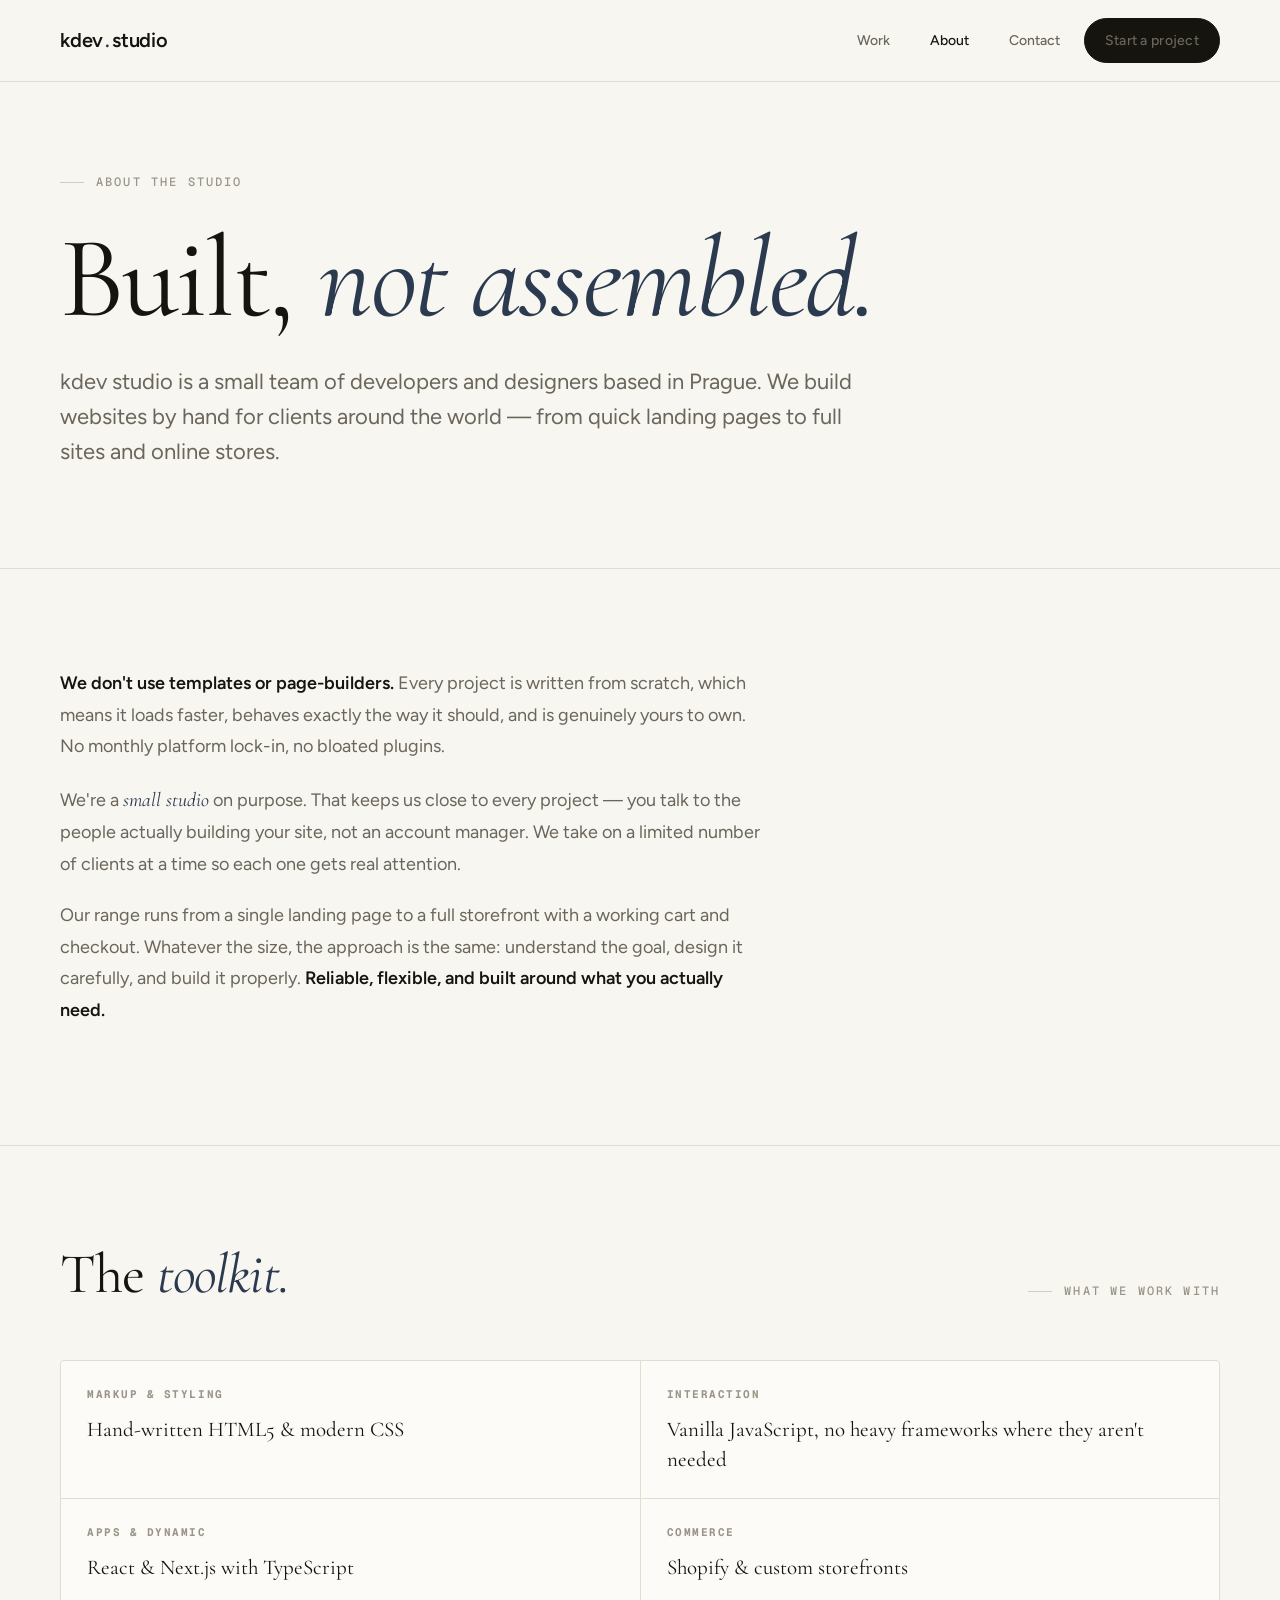
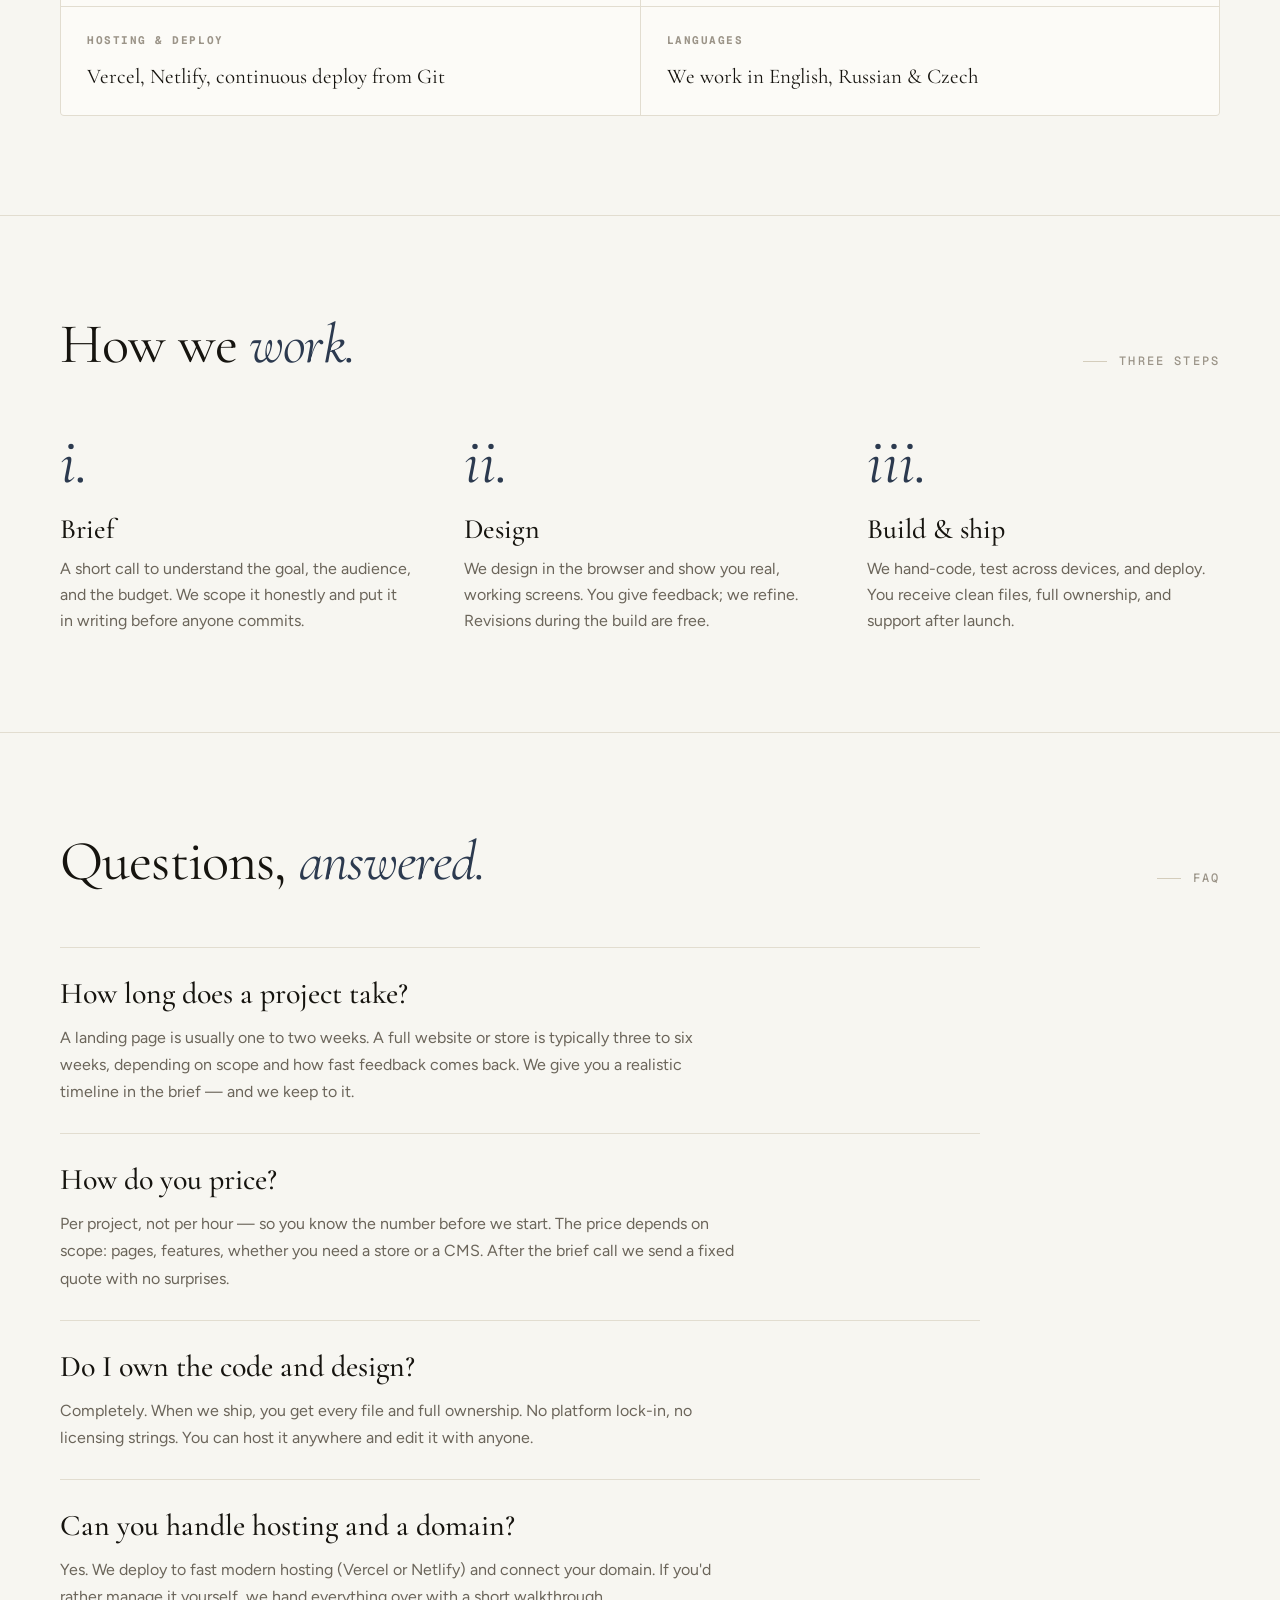
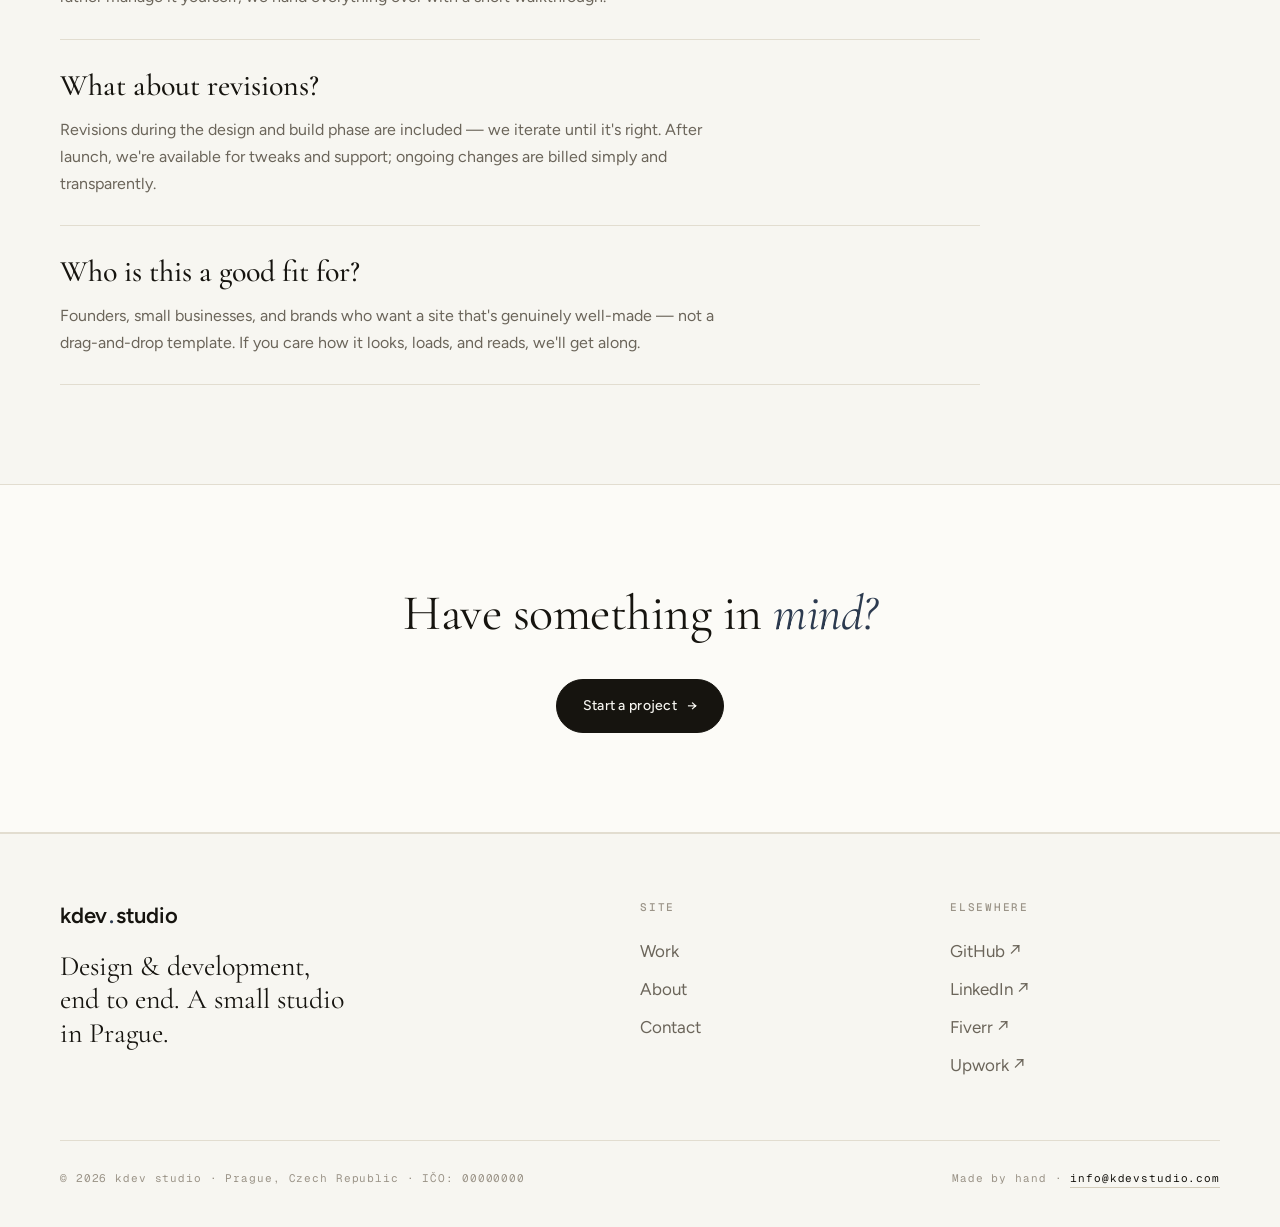
==== about.html @ 267a888e "init: kdev studio portfolio site Portfolio site for kdev studio — a small dev team in Prague. Galler" ====
<!DOCTYPE html>
<html lang="en">
<head>
  <meta charset="UTF-8" />
  <meta name="viewport" content="width=device-width, initial-scale=1" />
  <title>About — kdev studio</title>
  <meta name="description" content="kdev studio is a small team of developers in Prague. We design and build websites by hand — no templates, no page-builders." />
  <link rel="icon" type="image/svg+xml" href="favicon.svg" />

  <link rel="preconnect" href="https://fonts.googleapis.com" />
  <link rel="preconnect" href="https://fonts.gstatic.com" crossorigin />
  <link href="https://fonts.googleapis.com/css2?family=Cormorant+Garamond:ital,wght@0,400;0,500;0,600;1,400;1,500;1,600&family=Figtree:wght@300;400;500;600&family=Geist+Mono:wght@400;500&display=swap" rel="stylesheet" />

  <script>document.documentElement.classList.add('js');</script>
  <link rel="stylesheet" href="styles.css" />
</head>
<body>

  <header class="site-header">
    <div class="site-header__inner">
      <a href="/" class="brand"><span>kdev</span><span class="brand__dot">.</span><span>studio</span></a>
      <nav class="site-nav" aria-label="Primary">
        <a href="index.html#work">Work</a>
        <a href="about.html" class="is-active">About</a>
        <a href="index.html#contact">Contact</a>
        <a href="index.html#contact" class="btn btn--solid">Start a project</a>
      </nav>
      <button class="menu-toggle" aria-label="Toggle menu" aria-expanded="false">
        <svg width="18" height="18" viewBox="0 0 18 18" aria-hidden="true"><path d="M2 5h14M2 9h14M2 13h14" stroke="currentColor" stroke-width="1.6" fill="none"/></svg>
      </button>
    </div>
  </header>

  <main>

    <!-- PAGE HERO -->
    <section class="page-hero">
      <div class="wrap">
        <p class="eyebrow">About the studio</p>
        <h1 class="page-hero__title">Built, <em>not assembled.</em></h1>
        <p class="page-hero__lead">
          kdev studio is a small team of developers and designers based in Prague. We build websites by hand for clients around the world — from quick landing pages to full sites and online stores.
        </p>
      </div>
    </section>

    <!-- APPROACH -->
    <section class="section">
      <div class="wrap">
        <div class="prose">
          <p><strong>We don't use templates or page-builders.</strong> Every project is written from scratch, which means it loads faster, behaves exactly the way it should, and is genuinely yours to own. No monthly platform lock-in, no bloated plugins.</p>
          <p>We're a <em>small studio</em> on purpose. That keeps us close to every project — you talk to the people actually building your site, not an account manager. We take on a limited number of clients at a time so each one gets real attention.</p>
          <p>Our range runs from a single landing page to a full storefront with a working cart and checkout. Whatever the size, the approach is the same: understand the goal, design it carefully, and build it properly. <strong>Reliable, flexible, and built around what you actually need.</strong></p>
        </div>
      </div>
    </section>

    <!-- STACK -->
    <section class="section" style="border-top: 1px solid var(--hair);">
      <div class="wrap">
        <header class="section__head">
          <h2 class="section__title">The <em>toolkit.</em></h2>
          <p class="eyebrow">What we work with</p>
        </header>

        <div class="stack">
          <div class="stack__cell">
            <h4>Markup &amp; styling</h4>
            <p>Hand-written HTML5 &amp; modern CSS</p>
          </div>
          <div class="stack__cell">
            <h4>Interaction</h4>
            <p>Vanilla JavaScript, no heavy frameworks where they aren't needed</p>
          </div>
          <div class="stack__cell">
            <h4>Apps &amp; dynamic</h4>
            <p>React &amp; Next.js with TypeScript</p>
          </div>
          <div class="stack__cell">
            <h4>Commerce</h4>
            <p>Shopify &amp; custom storefronts</p>
          </div>
          <div class="stack__cell">
            <h4>Hosting &amp; deploy</h4>
            <p>Vercel, Netlify, continuous deploy from Git</p>
          </div>
          <div class="stack__cell">
            <h4>Languages</h4>
            <p>We work in English, Russian &amp; Czech</p>
          </div>
        </div>
      </div>
    </section>

    <!-- PROCESS -->
    <section class="section" style="border-top: 1px solid var(--hair);">
      <div class="wrap">
        <header class="section__head">
          <h2 class="section__title">How we <em>work.</em></h2>
          <p class="eyebrow">Three steps</p>
        </header>
        <div class="steps">
          <div class="step reveal">
            <div class="step__num">i.</div>
            <h3 class="step__title">Brief</h3>
            <p class="step__desc">A short call to understand the goal, the audience, and the budget. We scope it honestly and put it in writing before anyone commits.</p>
          </div>
          <div class="step reveal">
            <div class="step__num">ii.</div>
            <h3 class="step__title">Design</h3>
            <p class="step__desc">We design in the browser and show you real, working screens. You give feedback; we refine. Revisions during the build are free.</p>
          </div>
          <div class="step reveal">
            <div class="step__num">iii.</div>
            <h3 class="step__title">Build &amp; ship</h3>
            <p class="step__desc">We hand-code, test across devices, and deploy. You receive clean files, full ownership, and support after launch.</p>
          </div>
        </div>
      </div>
    </section>

    <!-- FAQ -->
    <section class="section" style="border-top: 1px solid var(--hair);">
      <div class="wrap">
        <header class="section__head">
          <h2 class="section__title">Questions, <em>answered.</em></h2>
          <p class="eyebrow">FAQ</p>
        </header>

        <div class="faq">
          <div class="faq__item">
            <h3 class="faq__q">How long does a project take?</h3>
            <p class="faq__a">A landing page is usually one to two weeks. A full website or store is typically three to six weeks, depending on scope and how fast feedback comes back. We give you a realistic timeline in the brief — and we keep to it.</p>
          </div>
          <div class="faq__item">
            <h3 class="faq__q">How do you price?</h3>
            <p class="faq__a">Per project, not per hour — so you know the number before we start. The price depends on scope: pages, features, whether you need a store or a CMS. After the brief call we send a fixed quote with no surprises.</p>
          </div>
          <div class="faq__item">
            <h3 class="faq__q">Do I own the code and design?</h3>
            <p class="faq__a">Completely. When we ship, you get every file and full ownership. No platform lock-in, no licensing strings. You can host it anywhere and edit it with anyone.</p>
          </div>
          <div class="faq__item">
            <h3 class="faq__q">Can you handle hosting and a domain?</h3>
            <p class="faq__a">Yes. We deploy to fast modern hosting (Vercel or Netlify) and connect your domain. If you'd rather manage it yourself, we hand everything over with a short walkthrough.</p>
          </div>
          <div class="faq__item">
            <h3 class="faq__q">What about revisions?</h3>
            <p class="faq__a">Revisions during the design and build phase are included — we iterate until it's right. After launch, we're available for tweaks and support; ongoing changes are billed simply and transparently.</p>
          </div>
          <div class="faq__item">
            <h3 class="faq__q">Who is this a good fit for?</h3>
            <p class="faq__a">Founders, small businesses, and brands who want a site that's genuinely well-made — not a drag-and-drop template. If you care how it looks, loads, and reads, we'll get along.</p>
          </div>
        </div>
      </div>
    </section>

    <!-- CONTACT CTA -->
    <section class="about-teaser">
      <div class="about-teaser__inner">
        <p class="about-teaser__quote">Have something in <em>mind?</em></p>
        <a href="index.html#contact" class="btn btn--solid">Start a project <span class="arrow">→</span></a>
      </div>
    </section>

  </main>

  <footer class="site-footer">
    <div class="wrap">
      <div class="site-footer__top">
        <div>
          <a href="/" class="brand" style="font-size: 22px;"><span>kdev</span><span class="brand__dot">.</span><span>studio</span></a>
          <p class="site-footer__brand" style="margin-top: 16px;">Design &amp; development, end to end. A small studio in Prague.</p>
        </div>
        <div>
          <h6>Site</h6>
          <ul>
            <li><a href="index.html#work">Work</a></li>
            <li><a href="about.html">About</a></li>
            <li><a href="index.html#contact">Contact</a></li>
          </ul>
        </div>
        <div>
          <h6>Elsewhere</h6>
          <ul>
            <li><a href="https://github.com/KlaosY" target="_blank" rel="noopener">GitHub ↗</a></li>
            <li><a href="#" data-social="linkedin">LinkedIn ↗</a></li>
            <li><a href="#" data-social="fiverr">Fiverr ↗</a></li>
            <li><a href="#" data-social="upwork">Upwork ↗</a></li>
          </ul>
        </div>
      </div>
      <div class="site-footer__base">
        <p class="site-footer__legal">© 2026 kdev studio · Prague, Czech Republic · IČO: <span data-ico>00000000</span></p>
        <p class="site-footer__legal">Made by hand · <a href="mailto:info@kdevstudio.com" class="link">info@kdevstudio.com</a></p>
      </div>
    </div>
  </footer>

  <script src="main.js"></script>
</body>
</html>
---- styles.css ----
/* =====================================================
   kdev studio — portfolio site
   Aesthetic: gallery minimalism (warm alabaster + ink)
   ─────────────────────────────────────────────────────
   All design tokens live in :root below.
   To re-theme the whole site, edit only :root.
   ===================================================== */

:root {
  /* ---- Surfaces ---- */
  --paper:      #F7F6F1;   /* page background (warm alabaster) */
  --surface:    #FCFBF7;   /* cards, raised areas */
  --surface-2:  #EFEDE4;   /* subtle fills */

  /* ---- Ink ---- */
  --ink:        #16140F;   /* primary text */
  --ink-2:      #6B655A;   /* secondary text */
  --ink-3:      #9B9488;   /* tertiary / captions */

  /* ---- Accent (single, muted) ---- */
  --accent:     #2C3A4F;   /* ink-blue */
  --accent-2:   #46596F;   /* hover */

  /* ---- Lines ---- */
  --hair:       #E2DDD0;   /* hairline borders */
  --hair-2:     #D4CDBC;

  /* ---- Type ---- */
  --serif:  'Cormorant Garamond', Georgia, 'Times New Roman', serif;
  --sans:   'Figtree', -apple-system, BlinkMacSystemFont, system-ui, sans-serif;
  --mono:   'Geist Mono', ui-monospace, Menlo, monospace;

  /* ---- Spacing / layout ---- */
  --container: 1240px;
  --container-narrow: 920px;
  --gutter: 40px;
  --gutter-sm: 22px;
  --section-y: clamp(72px, 11vh, 160px);

  /* ---- Radius ---- */
  --radius: 4px;

  /* ---- Motion ---- */
  --ease: cubic-bezier(.2, .7, .2, 1);
  --dur: 0.45s;
}

/* =====================================================
   Reset
   ===================================================== */

*, *::before, *::after { box-sizing: border-box; margin: 0; padding: 0; }

html { scroll-behavior: smooth; -webkit-text-size-adjust: 100%; }

body {
  background: var(--paper);
  color: var(--ink);
  font-family: var(--sans);
  font-size: 17px;
  font-weight: 400;
  line-height: 1.65;
  -webkit-font-smoothing: antialiased;
  -moz-osx-font-smoothing: grayscale;
  min-height: 100vh;
}

a { color: inherit; text-decoration: none; }
ul, ol { list-style: none; }
img { max-width: 100%; display: block; }
button { font: inherit; cursor: pointer; background: none; border: none; color: inherit; }

::selection { background: var(--accent); color: var(--paper); }

.sr-only {
  position: absolute; width: 1px; height: 1px;
  padding: 0; margin: -1px; overflow: hidden;
  clip: rect(0,0,0,0); white-space: nowrap; border: 0;
}

/* =====================================================
   Reusable primitives
   ===================================================== */

.wrap {
  max-width: var(--container);
  margin: 0 auto;
  padding: 0 var(--gutter);
}

.wrap--narrow { max-width: var(--container-narrow); }

/* eyebrow / small label */
.eyebrow {
  font-family: var(--mono);
  font-size: 12px;
  font-weight: 500;
  letter-spacing: 0.18em;
  text-transform: uppercase;
  color: var(--ink-3);
  display: inline-flex;
  align-items: center;
  gap: 12px;
}
.eyebrow::before {
  content: "";
  width: 24px; height: 1px;
  background: var(--hair-2);
}

/* big serif display heading */
.display {
  font-family: var(--serif);
  font-weight: 400;
  line-height: 1.02;
  letter-spacing: -0.01em;
  color: var(--ink);
}

.display em {
  font-style: italic;
  color: var(--accent);
}

/* hairline divider */
.hr {
  border: 0;
  border-top: 1px solid var(--hair);
}

/* buttons */
.btn {
  display: inline-flex;
  align-items: center;
  gap: 10px;
  padding: 14px 26px;
  font-family: var(--sans);
  font-size: 14px;
  font-weight: 500;
  letter-spacing: 0.02em;
  border: 1px solid var(--ink);
  border-radius: 999px;
  color: var(--ink);
  background: transparent;
  transition: background var(--dur) var(--ease), color var(--dur) var(--ease),
              border-color var(--dur) var(--ease), transform var(--dur) var(--ease);
}
.btn:hover {
  background: var(--ink);
  color: var(--paper);
}

.btn--solid {
  background: var(--ink);
  color: var(--paper);
}
.btn--solid:hover {
  background: var(--accent);
  border-color: var(--accent);
}

.btn .arrow { transition: transform var(--dur) var(--ease); }
.btn:hover .arrow { transform: translateX(4px); }

/* inline text link with underline */
.link {
  color: var(--ink);
  border-bottom: 1px solid var(--hair-2);
  padding-bottom: 2px;
  transition: border-color var(--dur) var(--ease), color var(--dur) var(--ease);
}
.link:hover { border-color: var(--accent); color: var(--accent); }

/* =====================================================
   Header
   ===================================================== */

.site-header {
  position: sticky;
  top: 0;
  z-index: 50;
  background: color-mix(in srgb, var(--paper) 88%, transparent);
  backdrop-filter: blur(10px);
  -webkit-backdrop-filter: blur(10px);
  border-bottom: 1px solid var(--hair);
}

.site-header__inner {
  max-width: var(--container);
  margin: 0 auto;
  padding: 18px var(--gutter);
  display: flex;
  align-items: center;
  justify-content: space-between;
  gap: 24px;
}

.brand {
  display: inline-flex;
  align-items: baseline;
  gap: 2px;
  font-family: var(--sans);
  font-weight: 600;
  font-size: 20px;
  letter-spacing: -0.01em;
  color: var(--ink);
}
.brand__dot { color: var(--accent); }

.site-nav {
  display: flex;
  gap: 8px;
  align-items: center;
}

.site-nav a {
  font-size: 14px;
  font-weight: 500;
  color: var(--ink-2);
  padding: 8px 16px;
  border-radius: 999px;
  transition: color var(--dur) var(--ease), background var(--dur) var(--ease);
}
.site-nav a:hover { color: var(--ink); }
.site-nav a.is-active { color: var(--ink); }

.site-nav .btn { padding: 10px 20px; }

.menu-toggle {
  display: none;
  width: 42px; height: 42px;
  border: 1px solid var(--hair-2);
  border-radius: 999px;
  align-items: center;
  justify-content: center;
}

/* =====================================================
   Hero
   ===================================================== */

.hero {
  padding: clamp(64px, 12vh, 150px) 0 var(--section-y);
}

.hero__inner { max-width: var(--container); margin: 0 auto; padding: 0 var(--gutter); }

.hero__eyebrow { margin-bottom: 36px; }

.hero__title {
  font-family: var(--serif);
  font-weight: 400;
  font-size: clamp(48px, 8.5vw, 132px);
  line-height: 0.98;
  letter-spacing: -0.02em;
  color: var(--ink);
  max-width: 14ch;
  text-wrap: balance;
}

.hero__title em {
  font-style: italic;
  color: var(--accent);
}

.hero__bottom {
  margin-top: 48px;
  display: grid;
  grid-template-columns: 1fr auto;
  gap: 40px;
  align-items: end;
  padding-top: 40px;
  border-top: 1px solid var(--hair);
}

.hero__lead {
  font-size: 19px;
  line-height: 1.6;
  color: var(--ink-2);
  max-width: 52ch;
}

.hero__lead strong { color: var(--ink); font-weight: 600; }

.hero__cta {
  display: flex;
  flex-direction: column;
  gap: 16px;
  align-items: flex-start;
}

.hero__status {
  font-family: var(--mono);
  font-size: 12px;
  letter-spacing: 0.14em;
  text-transform: uppercase;
  color: var(--ink-3);
  display: inline-flex;
  align-items: center;
  gap: 8px;
}
.hero__status::before {
  content: "";
  width: 8px; height: 8px;
  border-radius: 50%;
  background: #4E7A4E;
  box-shadow: 0 0 0 0 rgba(78,122,78,0.5);
  animation: pulse 2.4s var(--ease) infinite;
}
@keyframes pulse {
  0%   { box-shadow: 0 0 0 0 rgba(78,122,78,0.45); }
  70%  { box-shadow: 0 0 0 8px rgba(78,122,78,0); }
  100% { box-shadow: 0 0 0 0 rgba(78,122,78,0); }
}

/* =====================================================
   Section scaffolding
   ===================================================== */

.section { padding: var(--section-y) 0; }

.section__head {
  display: flex;
  align-items: baseline;
  justify-content: space-between;
  gap: 32px;
  margin-bottom: 56px;
  flex-wrap: wrap;
}

.section__title {
  font-family: var(--serif);
  font-weight: 400;
  font-size: clamp(34px, 4.4vw, 60px);
  line-height: 1.04;
  letter-spacing: -0.015em;
  color: var(--ink);
  max-width: 18ch;
  text-wrap: balance;
}
.section__title em { font-style: italic; color: var(--accent); }

/* =====================================================
   Selected work — case gallery
   Each .case is a self-contained, copy-pasteable block.
   To add a 6th project: duplicate one .case and edit.
   ===================================================== */

.cases {
  display: grid;
  grid-template-columns: 1fr 1fr;
  gap: clamp(40px, 6vw, 88px) clamp(32px, 4vw, 56px);
}

/* feature case spans full width */
.case--wide { grid-column: 1 / -1; }

.case {
  display: block;
}

.case__frame {
  position: relative;
  overflow: hidden;
  border: 1px solid var(--hair);
  border-radius: var(--radius);
  background: var(--surface-2);
  aspect-ratio: 16 / 10;
}
.case--wide .case__frame { aspect-ratio: 16 / 8; }

.case__img {
  width: 100%; height: 100%;
  object-fit: cover;
  object-position: top center;
  transition: transform 0.9s var(--ease);
}
.case:hover .case__img { transform: scale(1.025); }

.case__index {
  position: absolute;
  top: 16px; left: 16px;
  font-family: var(--mono);
  font-size: 12px;
  letter-spacing: 0.1em;
  color: var(--ink);
  background: var(--paper);
  border: 1px solid var(--hair);
  padding: 4px 10px;
  border-radius: 999px;
}

.case__meta {
  display: flex;
  align-items: baseline;
  justify-content: space-between;
  gap: 20px;
  margin-top: 22px;
  padding-bottom: 14px;
  border-bottom: 1px solid var(--hair);
}

.case__name {
  font-family: var(--serif);
  font-weight: 500;
  font-size: clamp(26px, 3vw, 38px);
  line-height: 1;
  letter-spacing: -0.01em;
  color: var(--ink);
}

.case__type {
  font-family: var(--mono);
  font-size: 12px;
  letter-spacing: 0.08em;
  text-transform: uppercase;
  color: var(--ink-3);
  text-align: right;
  white-space: nowrap;
}

.case__foot {
  display: flex;
  align-items: center;
  justify-content: space-between;
  gap: 16px;
  margin-top: 14px;
  flex-wrap: wrap;
}

.case__desc {
  font-size: 15px;
  line-height: 1.55;
  color: var(--ink-2);
  max-width: 46ch;
}

.case__links {
  display: inline-flex;
  gap: 18px;
  flex-shrink: 0;
}

.case__links a {
  font-family: var(--mono);
  font-size: 12px;
  letter-spacing: 0.08em;
  text-transform: uppercase;
  color: var(--ink);
  border-bottom: 1px solid var(--hair-2);
  padding-bottom: 3px;
  transition: border-color var(--dur) var(--ease), color var(--dur) var(--ease);
}
.case__links a:hover { color: var(--accent); border-color: var(--accent); }

/* =====================================================
   Capabilities — list with hairlines
   ===================================================== */

.caps { border-top: 1px solid var(--hair); }

.cap {
  display: grid;
  grid-template-columns: 80px 1fr 1.4fr;
  gap: 24px;
  align-items: baseline;
  padding: 32px 0;
  border-bottom: 1px solid var(--hair);
  transition: background var(--dur) var(--ease);
}
.cap:hover { background: var(--surface); }

.cap__num {
  font-family: var(--mono);
  font-size: 13px;
  letter-spacing: 0.1em;
  color: var(--ink-3);
}

.cap__name {
  font-family: var(--serif);
  font-weight: 500;
  font-size: clamp(24px, 2.6vw, 34px);
  line-height: 1.05;
  color: var(--ink);
}

.cap__desc {
  font-size: 16px;
  line-height: 1.6;
  color: var(--ink-2);
}

/* =====================================================
   How it works — 3 steps
   ===================================================== */

.steps {
  display: grid;
  grid-template-columns: repeat(3, 1fr);
  gap: clamp(24px, 4vw, 56px);
}

.step { }

.step__num {
  font-family: var(--serif);
  font-style: italic;
  font-size: 64px;
  line-height: 1;
  color: var(--accent);
  margin-bottom: 20px;
}

.step__title {
  font-family: var(--serif);
  font-weight: 500;
  font-size: 28px;
  line-height: 1.1;
  color: var(--ink);
  margin-bottom: 12px;
}

.step__desc {
  font-size: 16px;
  line-height: 1.6;
  color: var(--ink-2);
}

/* =====================================================
   About teaser
   ===================================================== */

.about-teaser {
  background: var(--surface);
  border-top: 1px solid var(--hair);
  border-bottom: 1px solid var(--hair);
}

.about-teaser__inner {
  max-width: var(--container-narrow);
  margin: 0 auto;
  padding: var(--section-y) var(--gutter);
  text-align: center;
}

.about-teaser__quote {
  font-family: var(--serif);
  font-weight: 400;
  font-size: clamp(28px, 4vw, 50px);
  line-height: 1.18;
  letter-spacing: -0.01em;
  color: var(--ink);
  text-wrap: balance;
  margin-bottom: 36px;
}
.about-teaser__quote em { font-style: italic; color: var(--accent); }

/* =====================================================
   Contact
   ===================================================== */

.contact__grid {
  display: grid;
  grid-template-columns: 1fr 1fr;
  gap: clamp(40px, 6vw, 80px);
}

.contact__aside { }

.contact__email {
  display: inline-block;
  font-family: var(--serif);
  font-size: clamp(28px, 3.4vw, 44px);
  line-height: 1.1;
  color: var(--ink);
  border-bottom: 1px solid var(--hair-2);
  padding-bottom: 6px;
  margin: 20px 0 36px;
  transition: border-color var(--dur) var(--ease), color var(--dur) var(--ease);
}
.contact__email:hover { color: var(--accent); border-color: var(--accent); }

.trust {
  display: flex;
  flex-direction: column;
  gap: 14px;
  margin-top: 8px;
}
.trust li {
  font-size: 15px;
  color: var(--ink-2);
  display: flex;
  align-items: center;
  gap: 12px;
}
.trust li::before {
  content: "";
  width: 6px; height: 6px;
  border-radius: 50%;
  background: var(--accent);
  flex-shrink: 0;
}

/* socials */
.socials {
  display: flex;
  gap: 12px;
  margin-top: 36px;
}
.socials a {
  font-family: var(--mono);
  font-size: 12px;
  letter-spacing: 0.08em;
  text-transform: uppercase;
  color: var(--ink-2);
  border: 1px solid var(--hair-2);
  border-radius: 999px;
  padding: 8px 16px;
  transition: all var(--dur) var(--ease);
}
.socials a:hover { color: var(--ink); border-color: var(--ink); }

/* form */
.form {
  background: var(--surface);
  border: 1px solid var(--hair);
  border-radius: var(--radius);
  padding: clamp(28px, 4vw, 44px);
}

.field { display: block; margin-bottom: 22px; }

.field label {
  display: block;
  font-family: var(--mono);
  font-size: 11px;
  letter-spacing: 0.14em;
  text-transform: uppercase;
  color: var(--ink-3);
  margin-bottom: 8px;
}

.field input,
.field select,
.field textarea {
  width: 100%;
  background: var(--paper);
  border: 1px solid var(--hair-2);
  border-radius: var(--radius);
  padding: 13px 16px;
  font-family: var(--sans);
  font-size: 16px;
  color: var(--ink);
  outline: none;
  transition: border-color var(--dur) var(--ease);
}
.field input:focus,
.field select:focus,
.field textarea:focus { border-color: var(--accent); }

.field textarea { resize: vertical; min-height: 120px; }

/* honeypot hidden field */
.hp { position: absolute; left: -9999px; opacity: 0; height: 0; width: 0; }

.form__submit { width: 100%; justify-content: center; margin-top: 6px; }

.form__note {
  margin-top: 14px;
  font-family: var(--mono);
  font-size: 11px;
  letter-spacing: 0.08em;
  color: var(--ink-3);
}

.form__success {
  text-align: center;
  padding: 32px 0;
}
.form__success-title {
  font-family: var(--serif);
  font-size: 36px;
  color: var(--accent);
  margin-bottom: 12px;
}

/* =====================================================
   Footer
   ===================================================== */

.site-footer {
  border-top: 1px solid var(--hair);
  padding: 64px 0 40px;
}

.site-footer__top {
  display: grid;
  grid-template-columns: 2fr 1fr 1fr;
  gap: 40px;
  margin-bottom: 56px;
}

.site-footer__brand {
  font-family: var(--serif);
  font-size: 28px;
  color: var(--ink);
  max-width: 22ch;
  line-height: 1.2;
}

.site-footer h6 {
  font-family: var(--mono);
  font-size: 11px;
  letter-spacing: 0.16em;
  text-transform: uppercase;
  color: var(--ink-3);
  margin-bottom: 16px;
  font-weight: 500;
}

.site-footer ul li { padding: 5px 0; }
.site-footer ul a { color: var(--ink-2); transition: color var(--dur) var(--ease); }
.site-footer ul a:hover { color: var(--accent); }

.site-footer__base {
  display: flex;
  align-items: center;
  justify-content: space-between;
  gap: 20px;
  padding-top: 28px;
  border-top: 1px solid var(--hair);
  flex-wrap: wrap;
}

.site-footer__legal {
  font-family: var(--mono);
  font-size: 11px;
  letter-spacing: 0.08em;
  color: var(--ink-3);
}

/* =====================================================
   Interior page hero (about)
   ===================================================== */

.page-hero {
  padding: clamp(56px, 9vh, 110px) 0 var(--section-y);
  border-bottom: 1px solid var(--hair);
}
.page-hero__title {
  font-family: var(--serif);
  font-weight: 400;
  font-size: clamp(48px, 9vw, 120px);
  line-height: 1;
  letter-spacing: -0.02em;
  color: var(--ink);
  margin-top: 28px;
  text-wrap: balance;
}
.page-hero__title em { font-style: italic; color: var(--accent); }
.page-hero__lead {
  margin-top: 28px;
  font-size: clamp(18px, 2vw, 22px);
  line-height: 1.6;
  color: var(--ink-2);
  max-width: 58ch;
}

/* prose / about content */
.prose { max-width: 64ch; }
.prose p {
  font-size: 18px;
  line-height: 1.75;
  color: var(--ink-2);
  margin-bottom: 20px;
}
.prose p strong { color: var(--ink); font-weight: 600; }
.prose p em { font-family: var(--serif); font-style: italic; font-size: 1.1em; color: var(--accent); }

/* stack list */
.stack {
  display: grid;
  grid-template-columns: repeat(2, 1fr);
  gap: 1px;
  background: var(--hair);
  border: 1px solid var(--hair);
  border-radius: var(--radius);
  overflow: hidden;
}
.stack__cell {
  background: var(--surface);
  padding: 24px 26px;
}
.stack__cell h4 {
  font-family: var(--mono);
  font-size: 11px;
  letter-spacing: 0.14em;
  text-transform: uppercase;
  color: var(--ink-3);
  margin-bottom: 12px;
}
.stack__cell p {
  font-family: var(--serif);
  font-size: 21px;
  line-height: 1.4;
  color: var(--ink);
}

/* faq */
.faq { border-top: 1px solid var(--hair); max-width: var(--container-narrow); }
.faq__item {
  padding: 28px 0;
  border-bottom: 1px solid var(--hair);
}
.faq__q {
  font-family: var(--serif);
  font-weight: 500;
  font-size: clamp(22px, 2.4vw, 30px);
  line-height: 1.2;
  color: var(--ink);
  margin-bottom: 12px;
}
.faq__a {
  font-size: 16px;
  line-height: 1.7;
  color: var(--ink-2);
  max-width: 68ch;
}

/* =====================================================
   Reveal-on-scroll helper
   ===================================================== */

/* Reveal is intentionally a no-op for content visibility — content is
   always shown. Only the hero gets a gentle one-shot entrance below. */

/* Hero entrance — plays once on load, never hides content for long */
.js .hero__eyebrow,
.js .hero__title,
.js .hero__bottom {
  animation: rise 0.8s var(--ease) both;
}
.js .hero__title  { animation-delay: 0.08s; }
.js .hero__bottom { animation-delay: 0.22s; }

@keyframes rise {
  from { opacity: 0; transform: translateY(14px); }
  to   { opacity: 1; transform: none; }
}

/* respect reduced motion */
@media (prefers-reduced-motion: reduce) {
  * { animation: none !important; scroll-behavior: auto !important; }
}

/* =====================================================
   Responsive
   ===================================================== */

@media (max-width: 900px) {
  :root { --gutter: var(--gutter-sm); }

  .site-nav { display: none; }
  .menu-toggle { display: inline-flex; }
  .site-header.is-open .site-nav {
    display: flex;
    flex-direction: column;
    align-items: stretch;
    position: absolute;
    top: 100%; left: 0; right: 0;
    background: var(--paper);
    border-bottom: 1px solid var(--hair);
    padding: 16px var(--gutter-sm) 24px;
    gap: 4px;
  }
  .site-header.is-open .site-nav .btn { margin-top: 8px; justify-content: center; }

  .hero__bottom { grid-template-columns: 1fr; gap: 28px; }

  .cases { grid-template-columns: 1fr; }
  .case--wide { grid-column: auto; }
  .case__frame, .case--wide .case__frame { aspect-ratio: 16 / 10; }

  .cap { grid-template-columns: 1fr; gap: 8px; padding: 24px 0; }
  .cap__num { order: -1; }

  .steps { grid-template-columns: 1fr; gap: 36px; }

  .contact__grid { grid-template-columns: 1fr; }

  .stack { grid-template-columns: 1fr; }

  .site-footer__top { grid-template-columns: 1fr 1fr; }
}

@media (max-width: 560px) {
  .case__meta { flex-direction: column; gap: 6px; }
  .case__type { text-align: left; }
  .case__foot { flex-direction: column; align-items: flex-start; gap: 14px; }
  .site-footer__top { grid-template-columns: 1fr; gap: 32px; }
  .site-footer__base { flex-direction: column; align-items: flex-start; }
  .socials { flex-wrap: wrap; }
}
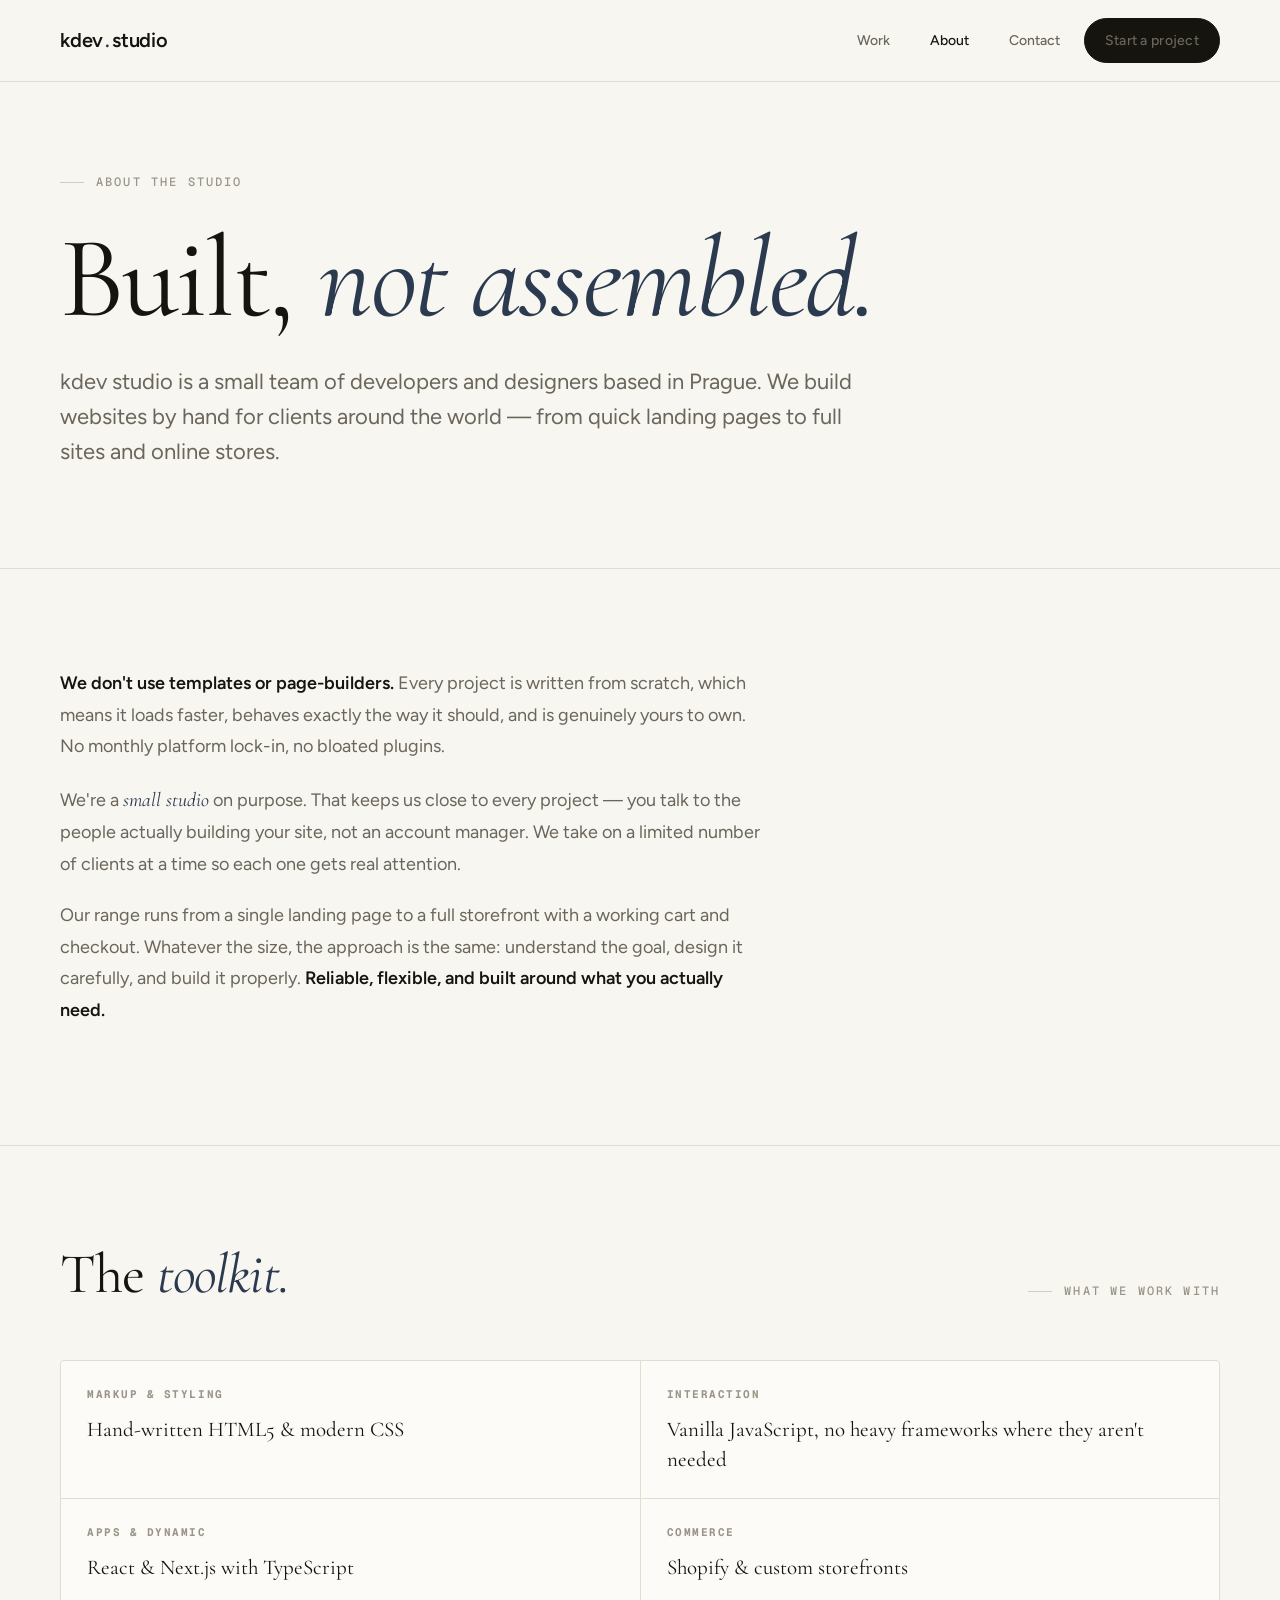
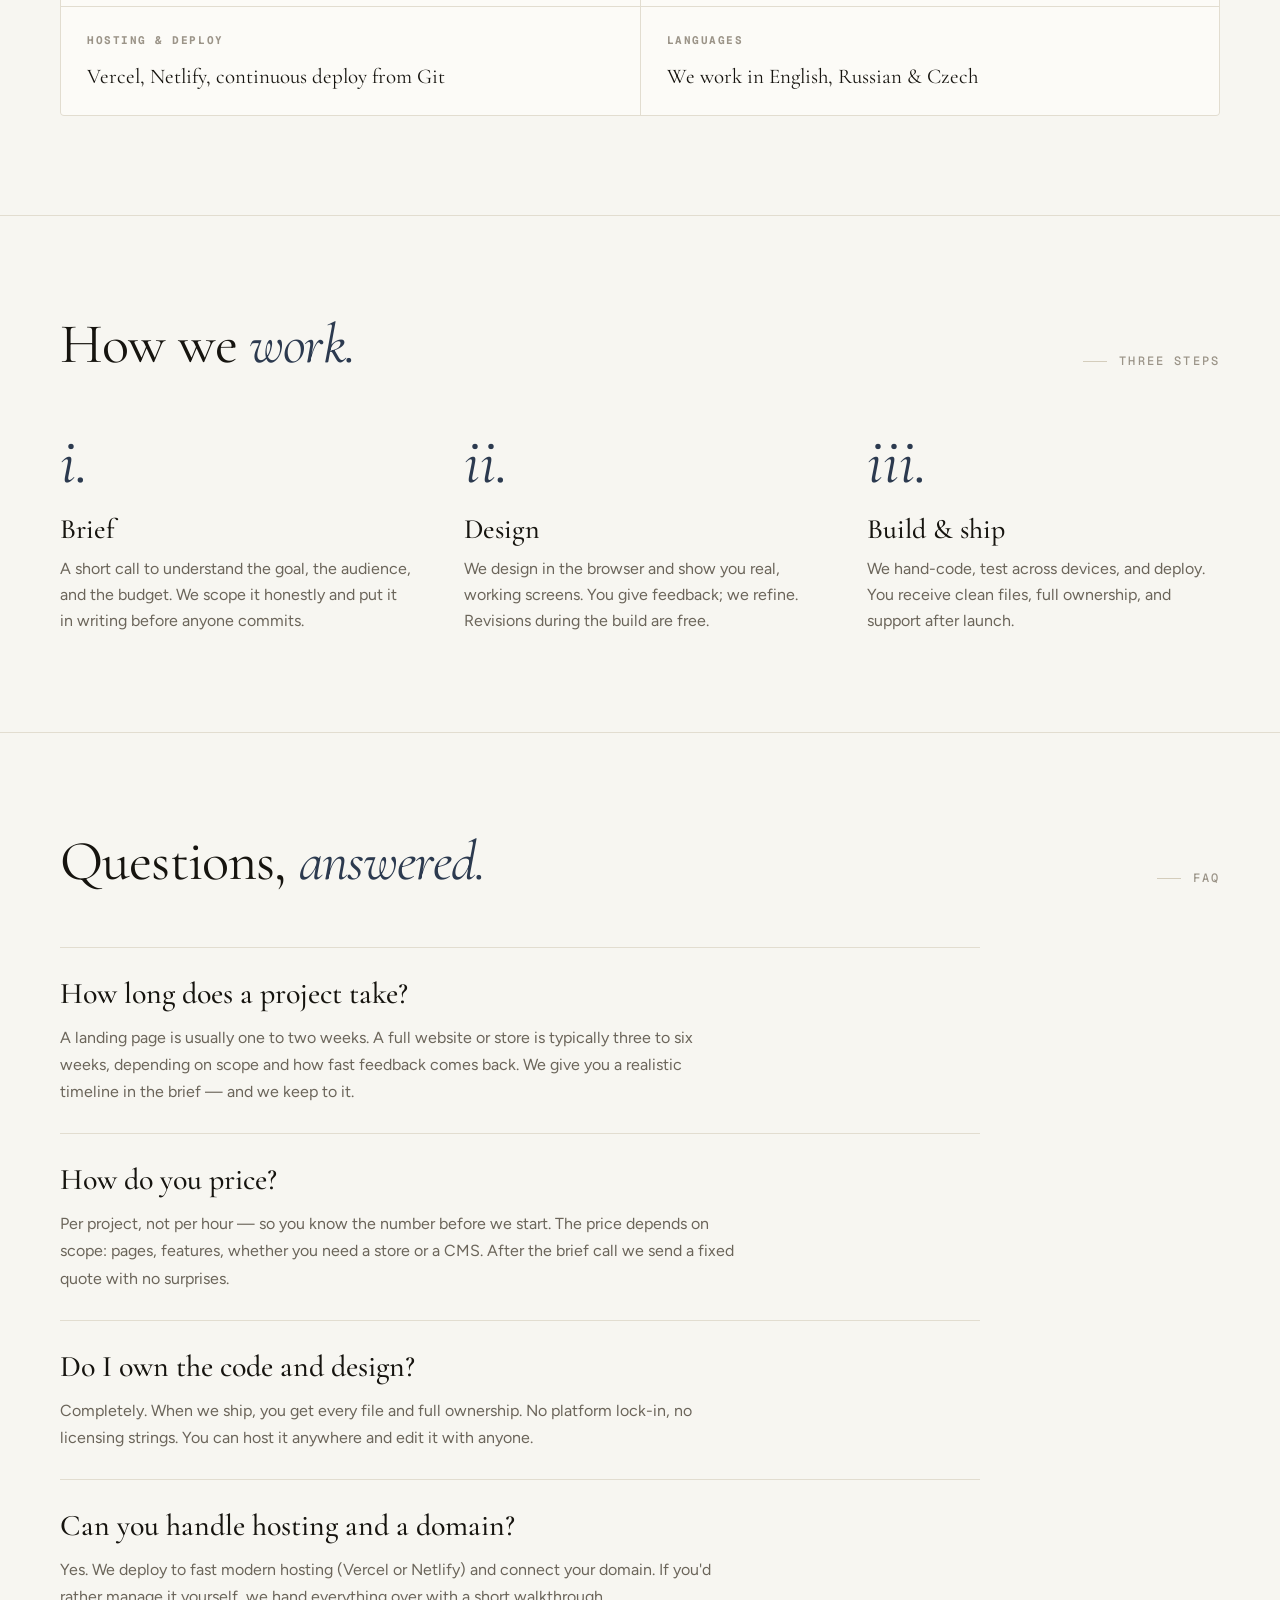
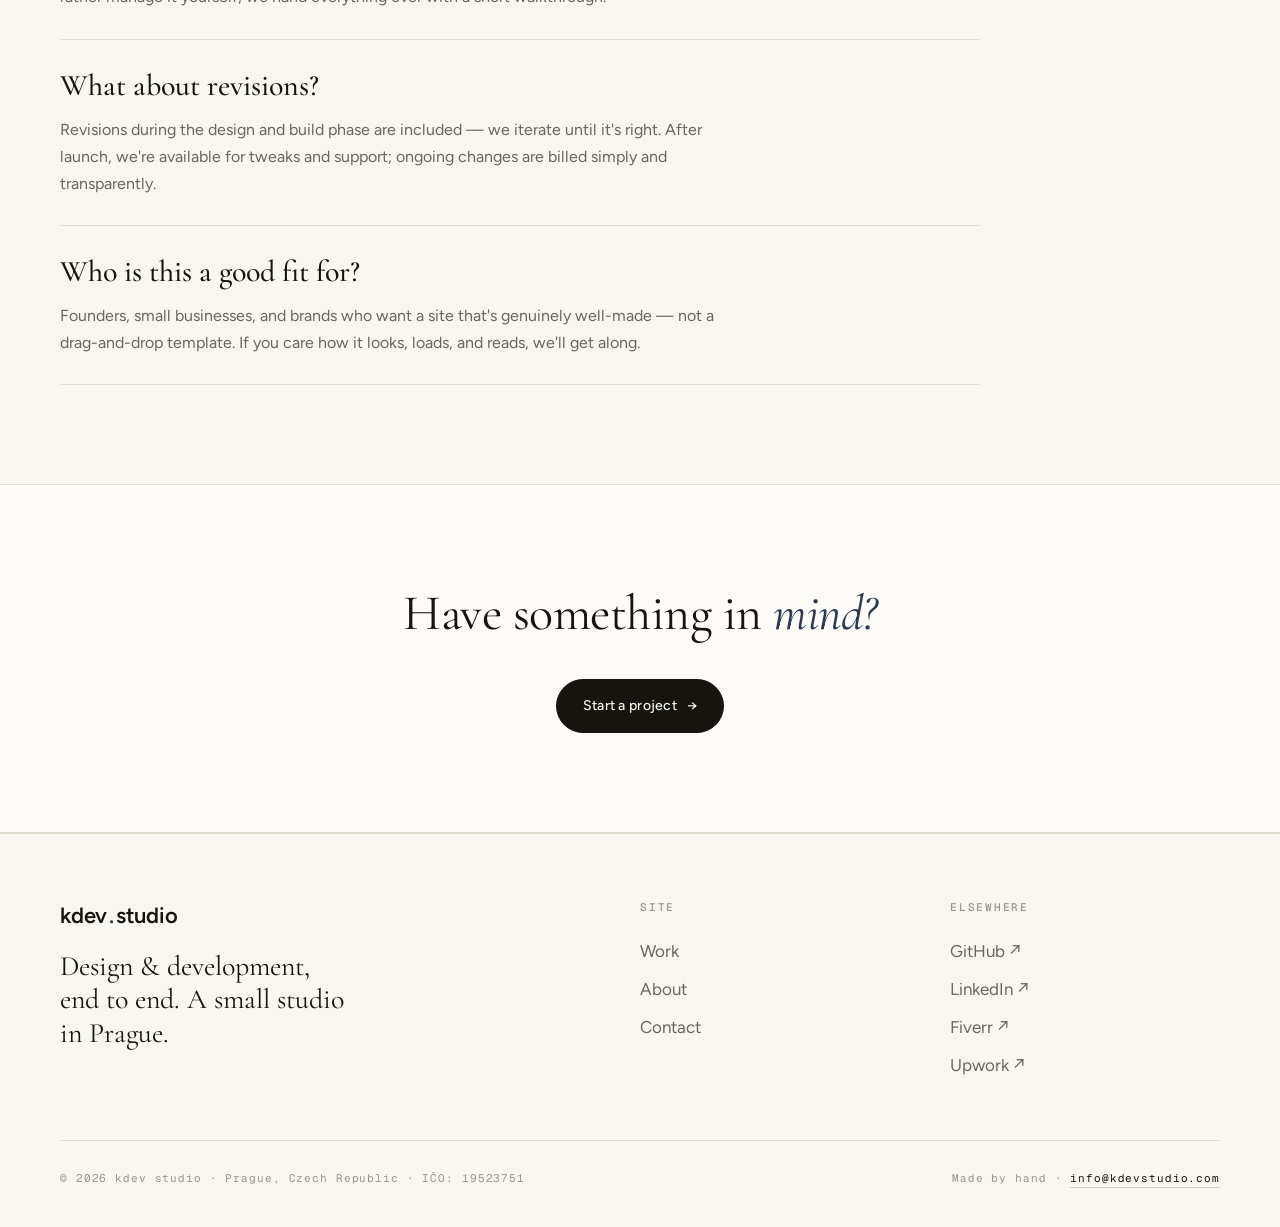
==== commit c1881f0f: "add IČO + social marketing assets - IČO 19523751 in footer (both pages) + main.js CONFIG - LinkedIn " ====
--- a/about.html
+++ b/about.html
@@ -192,7 +192,7 @@
         </div>
       </div>
       <div class="site-footer__base">
-        <p class="site-footer__legal">© 2026 kdev studio · Prague, Czech Republic · IČO: <span data-ico>00000000</span></p>
+        <p class="site-footer__legal">© 2026 kdev studio · Prague, Czech Republic · IČO: <span data-ico>19523751</span></p>
         <p class="site-footer__legal">Made by hand · <a href="mailto:info@kdevstudio.com" class="link">info@kdevstudio.com</a></p>
       </div>
     </div>
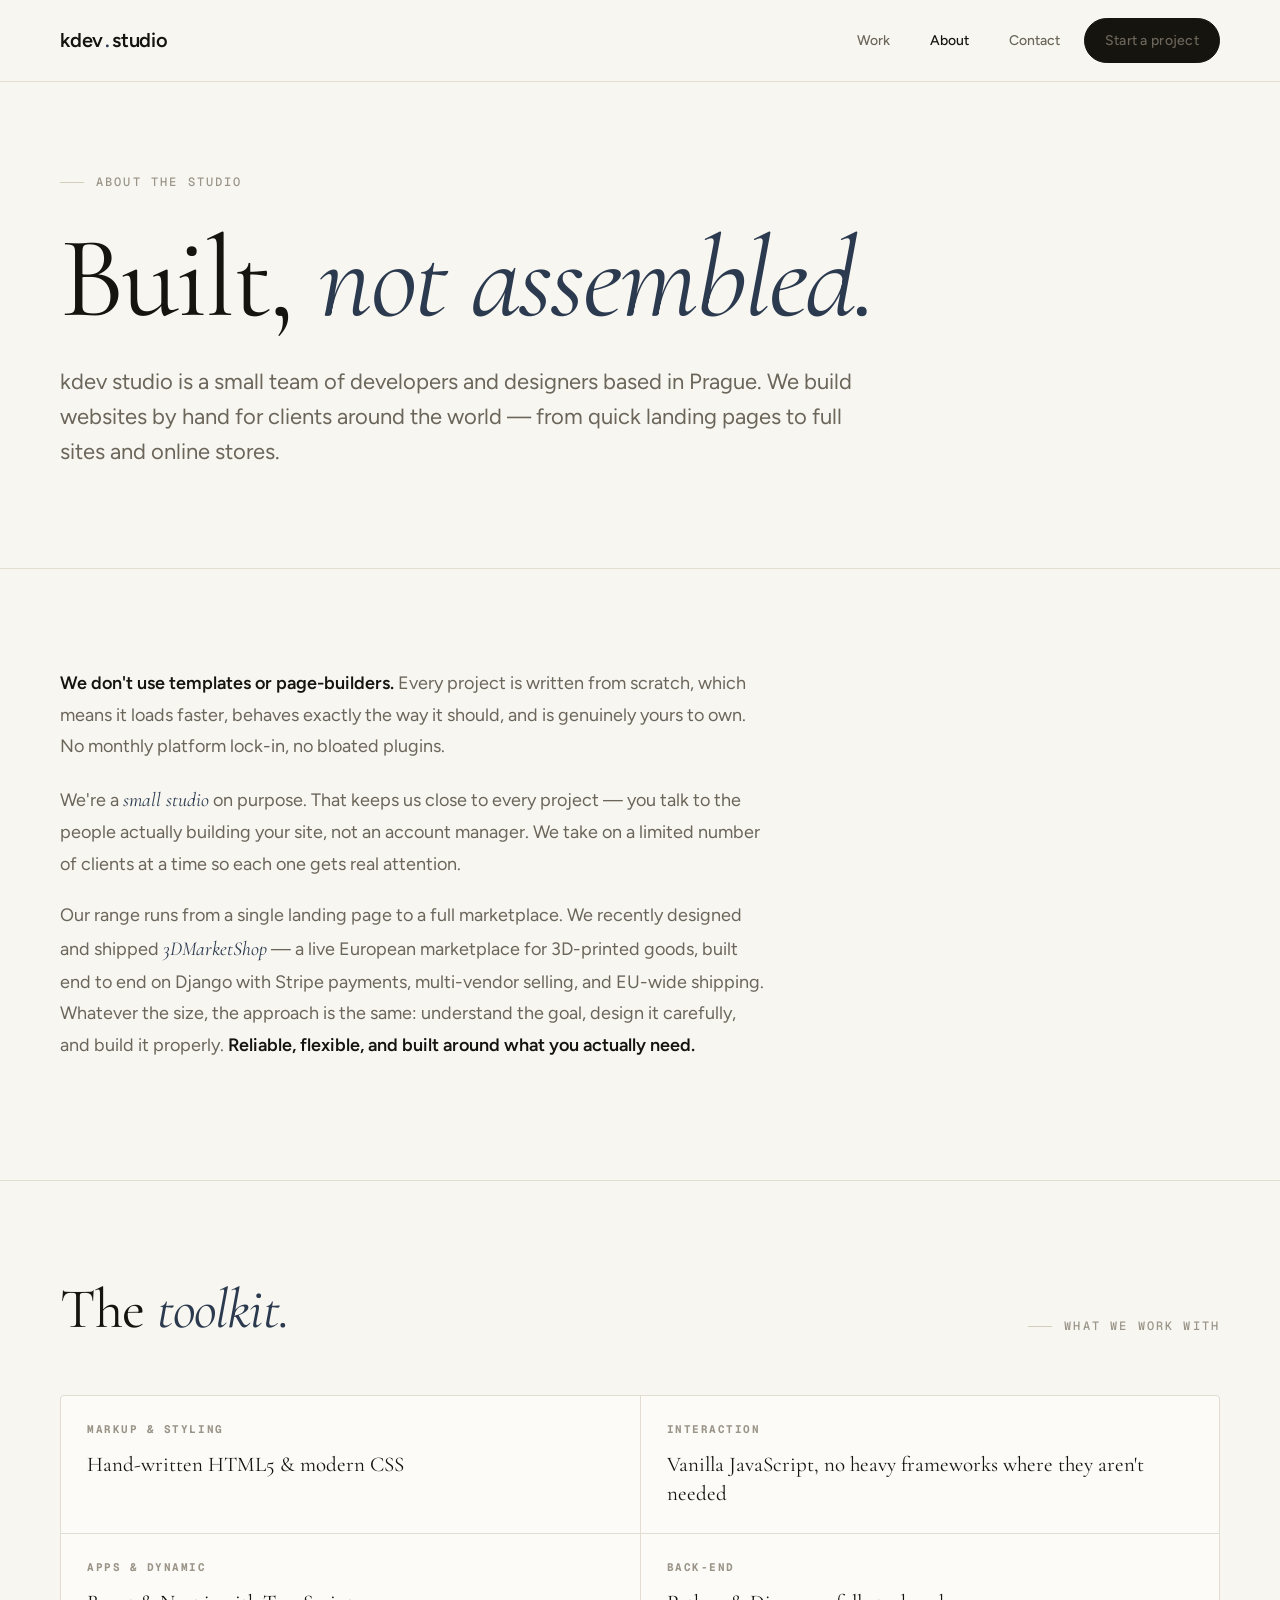
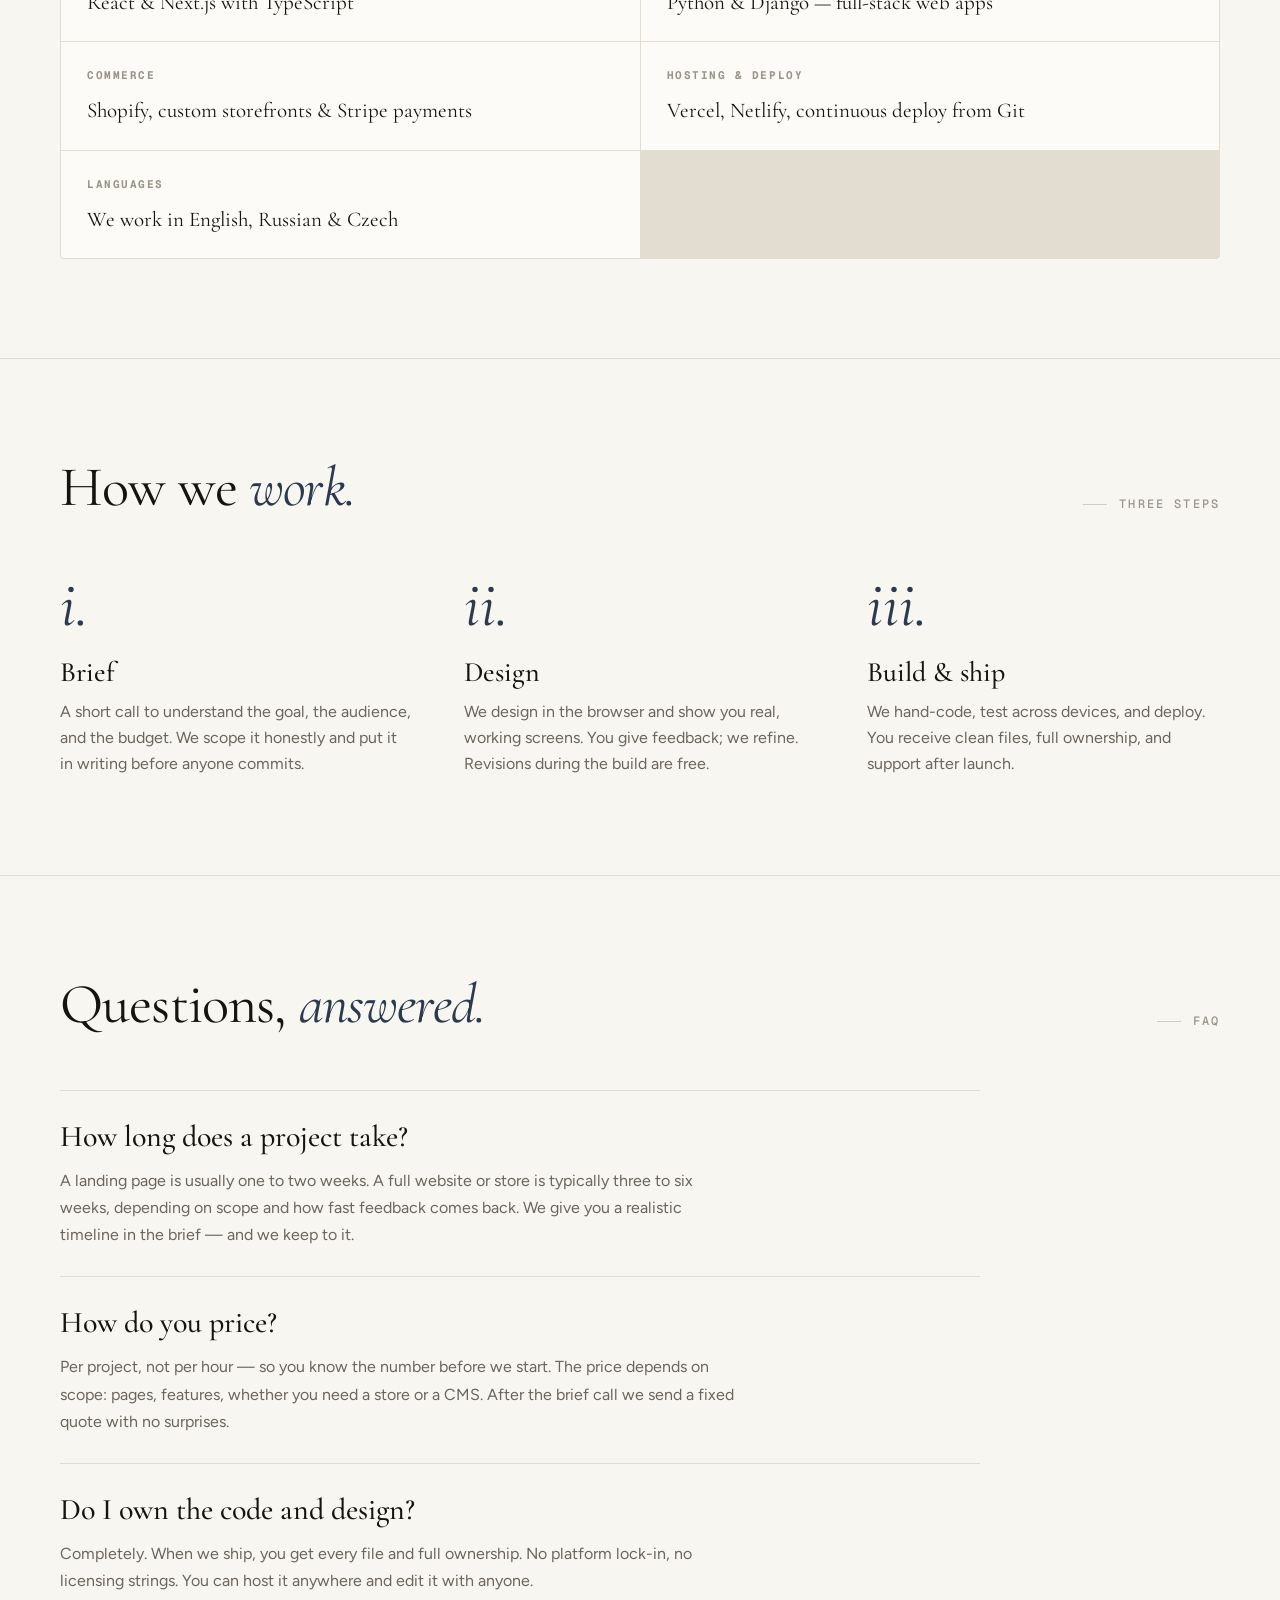
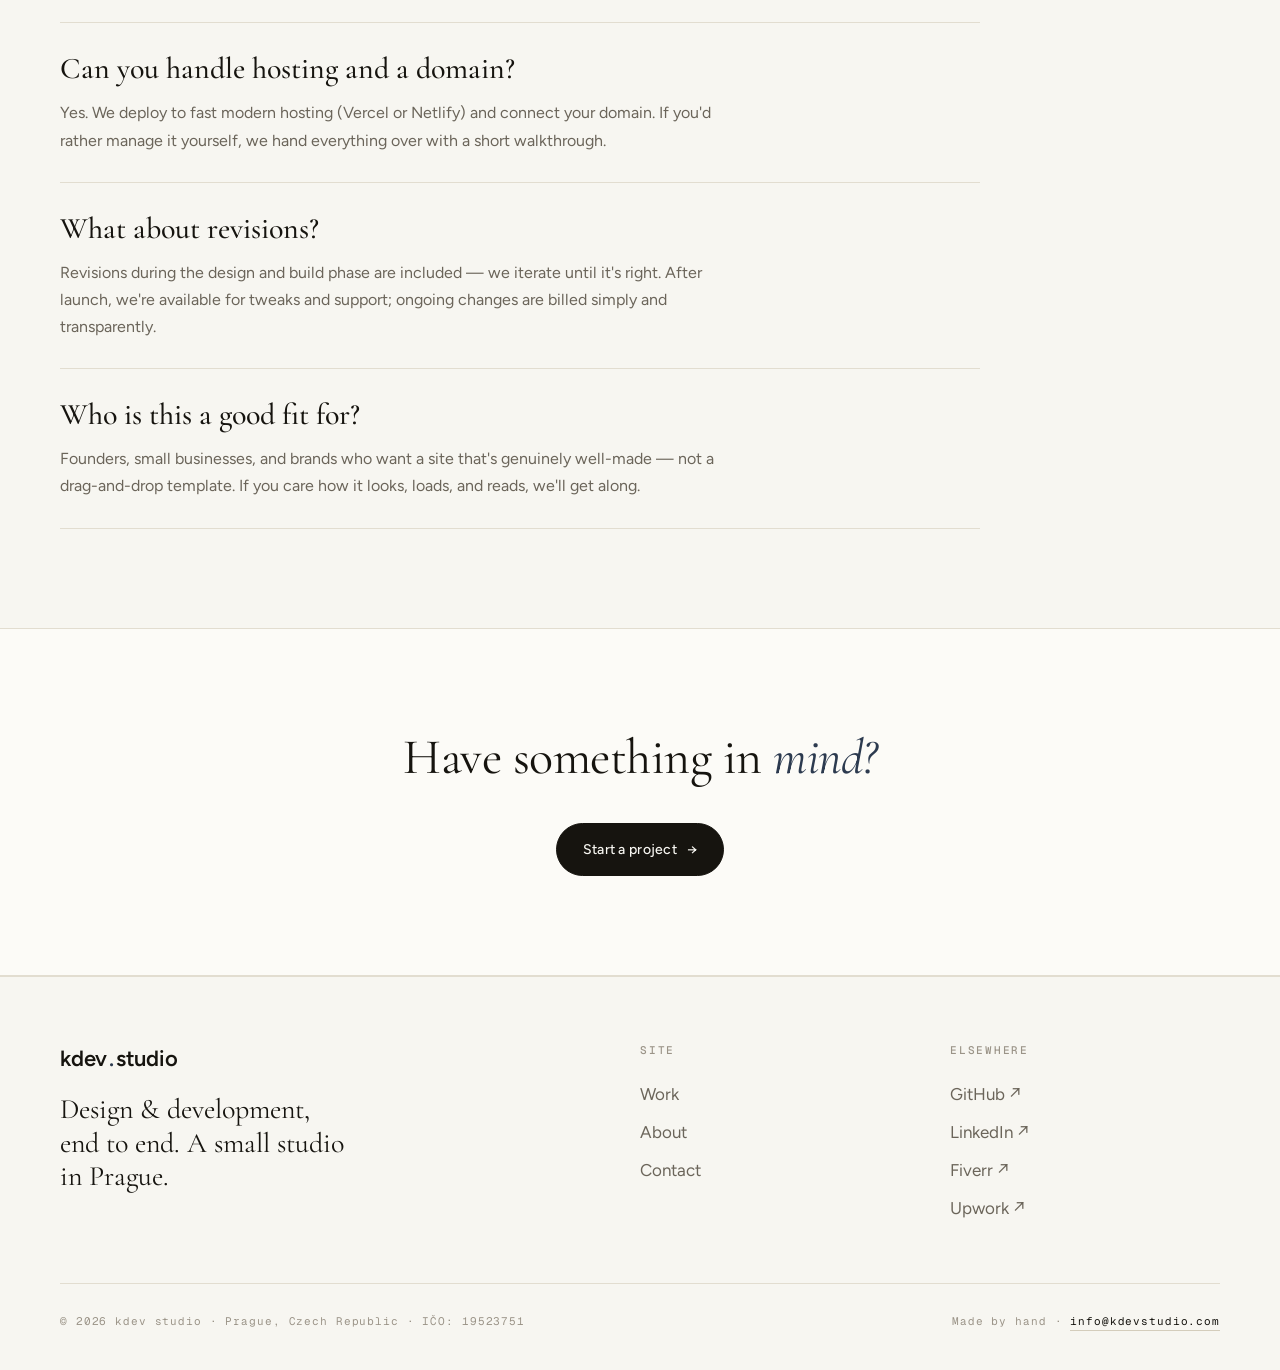
==== commit 98c639df: "add 3DMarketShop as flagship case + reposition as full-stack 3DMarketShop is a real, in-production m" ====
--- a/about.html
+++ b/about.html
@@ -50,7 +50,7 @@
         <div class="prose">
           <p><strong>We don't use templates or page-builders.</strong> Every project is written from scratch, which means it loads faster, behaves exactly the way it should, and is genuinely yours to own. No monthly platform lock-in, no bloated plugins.</p>
           <p>We're a <em>small studio</em> on purpose. That keeps us close to every project — you talk to the people actually building your site, not an account manager. We take on a limited number of clients at a time so each one gets real attention.</p>
-          <p>Our range runs from a single landing page to a full storefront with a working cart and checkout. Whatever the size, the approach is the same: understand the goal, design it carefully, and build it properly. <strong>Reliable, flexible, and built around what you actually need.</strong></p>
+          <p>Our range runs from a single landing page to a full marketplace. We recently designed and shipped <em>3DMarketShop</em> — a live European marketplace for 3D-printed goods, built end to end on Django with Stripe payments, multi-vendor selling, and EU-wide shipping. Whatever the size, the approach is the same: understand the goal, design it carefully, and build it properly. <strong>Reliable, flexible, and built around what you actually need.</strong></p>
         </div>
       </div>
     </section>
@@ -77,8 +77,12 @@
             <p>React &amp; Next.js with TypeScript</p>
           </div>
           <div class="stack__cell">
+            <h4>Back-end</h4>
+            <p>Python &amp; Django — full-stack web apps</p>
+          </div>
+          <div class="stack__cell">
             <h4>Commerce</h4>
-            <p>Shopify &amp; custom storefronts</p>
+            <p>Shopify, custom storefronts &amp; Stripe payments</p>
           </div>
           <div class="stack__cell">
             <h4>Hosting &amp; deploy</h4>
--- a/styles.css
+++ b/styles.css
@@ -388,6 +388,31 @@
   border: 1px solid var(--hair);
   padding: 4px 10px;
   border-radius: 999px;
+}
+
+/* "Live in production" badge — flagship only */
+.case__badge {
+  position: absolute;
+  top: 16px; right: 16px;
+  display: inline-flex;
+  align-items: center;
+  gap: 7px;
+  font-family: var(--mono);
+  font-size: 12px;
+  letter-spacing: 0.1em;
+  text-transform: uppercase;
+  color: var(--ink);
+  background: var(--paper);
+  border: 1px solid var(--hair);
+  padding: 4px 11px;
+  border-radius: 999px;
+}
+.case__badge .badge-dot {
+  width: 7px; height: 7px;
+  border-radius: 50%;
+  background: #4E7A4E;
+  box-shadow: 0 0 0 0 rgba(78,122,78,0.5);
+  animation: pulse 2.4s var(--ease) infinite;
 }
 
 .case__meta {
